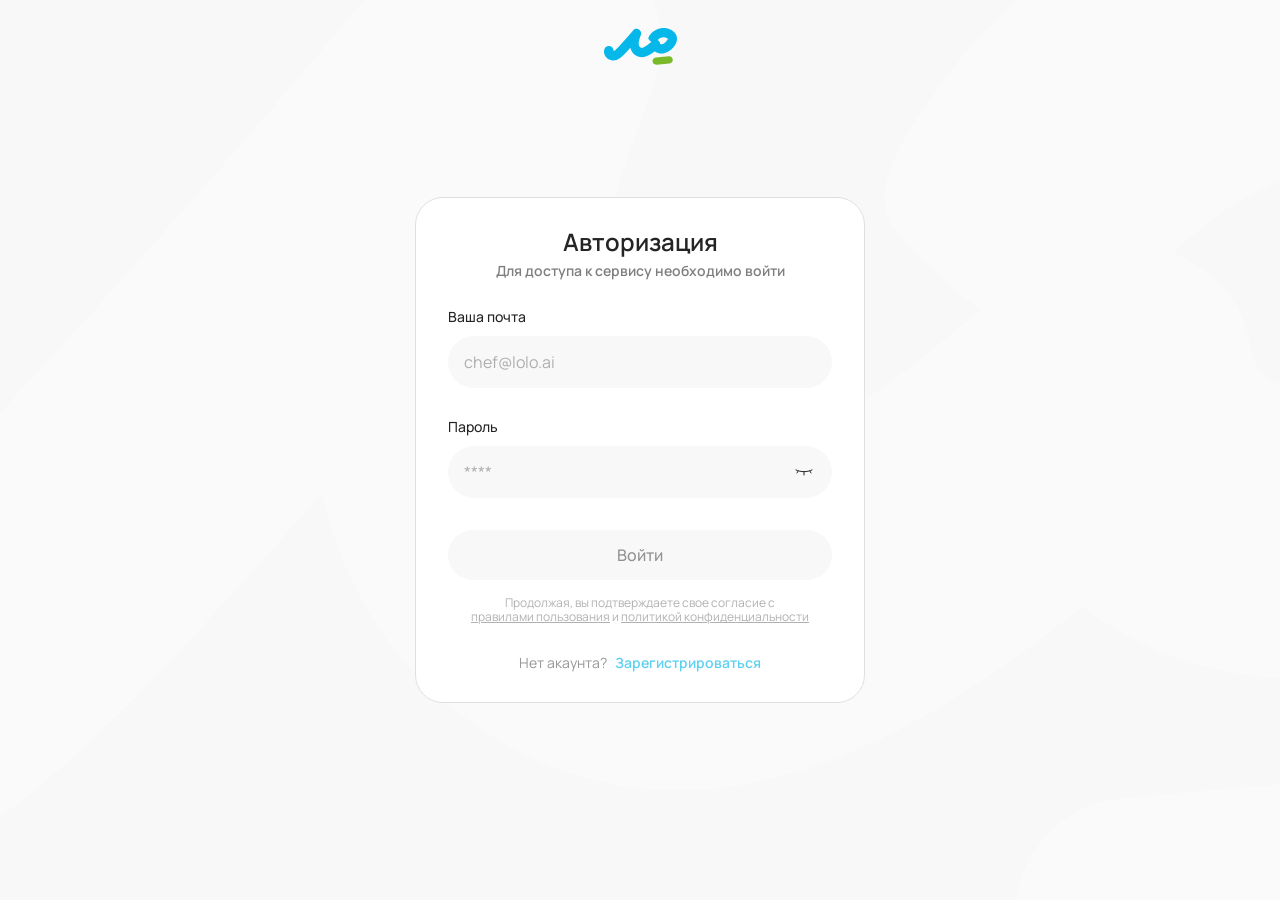
==== auth.html @ 2a66e64e "1" ====
<!DOCTYPE html>
<html lang="ru">

<head>
	<meta charset="UTF-8">
	<meta name="viewport" content="width=device-width, initial-scale=1.0">
	<title>Авторизация</title>
	<link rel="stylesheet" href="css/style.css">
	<link rel="stylesheet" href="css/splide-core.min.css">
</head>

<body class="auth_page">
	<header>
		<div class="container">
			<div class="logo">
				<img src="img/icons/logo.svg" alt="">
			</div>
		</div>
	</header>

	<section class="modal auth-modal _always-open">
		<div class="modal__body">
			<h3 class="title">Авторизация</h3>
			<div class="subtitle">Для доступа к сервису необходимо войти</div>

			<form action="#" class="form">
				<div class="group">
					<div class="group-title">Ваша почта</div>
					<input type="email" required placeholder="chef@lolo.ai">
				</div>

				<div class="group">
					<div class="group-title">Пароль</div>
					<label class="input-container">
						<input type="password" required placeholder="****">
						<button class="eye-opened" type="button">
							<svg width="24" height="24" viewBox="0 0 24 24" fill="none" xmlns="http://www.w3.org/2000/svg">
								<g opacity="0.4">
									<path
										d="M12.0004 5C16.7314 5.00015 19.6355 8.19768 21.0209 10.2705C21.4857 10.9661 21.7178 11.3145 21.6966 11.957C21.6755 12.5995 21.4089 12.9469 20.8754 13.6416C19.2863 15.7106 16.1132 18.9998 12.0004 19C7.88739 19 4.7135 15.7106 3.12437 13.6416C2.59088 12.947 2.32427 12.5994 2.30308 11.957C2.28193 11.3145 2.51399 10.9661 2.97887 10.2705C4.36419 8.19764 7.26898 5 12.0004 5ZM12.0004 8C9.79121 8 8.00035 9.79086 8.00035 12C8.00035 14.2091 9.79121 16 12.0004 16C14.2093 15.9998 16.0004 14.209 16.0004 12C16.0004 9.79097 14.2093 8.00018 12.0004 8Z"
										fill="#7E7E7E" />
								</g>
							</svg>
						</button>
						<button class="eye-closed" type="button">
							<svg width="24" height="24" viewBox="0 0 24 24" fill="none" xmlns="http://www.w3.org/2000/svg">
								<path d="M4 10C9.09997 12.2312 14.9 12.2312 20 10" stroke="#222222" stroke-linecap="round" />
								<path d="M12 12V15" stroke="#222222" stroke-linecap="round" />
								<path d="M6 11.3L5 12.9" stroke="#222222" stroke-linecap="round" />
								<path d="M18 11.3L19 12.9" stroke="#222222" stroke-linecap="round" />
							</svg>
						</button>
					</label>
				</div>

				<div class="group">
					<button class="button">Войти</button>
					<div class="pp">
						Продолжая, вы подтверждаете свое согласие с
						<a href="">правилами пользования</a> и
						<a href="">политикой конфиденциальности</a>
					</div>
				</div>

				<div class="register">
					<span>Нет акаунта?</span>
					<a href="" class="link">Зарегистрироваться</a>
				</div>
			</form>
		</div>
	</section>

	<script src="js/index.js"></script>
</body>

</html>
---- css/style.css ----
@import"https://fonts.googleapis.com/css2?family=Manrope:wght@200..800&display=swap";*{padding:0;margin:0;border:0}*,*:before,*:after{box-sizing:border-box}:focus,:active{outline:none}a:focus,a:active{outline:none}nav,footer,header,aside{display:block}html,body{font-size:100%;line-height:1;font-size:16px;-ms-text-size-adjust:100%;-moz-text-size-adjust:100%;-webkit-text-size-adjust:100%}html{overflow-x:hidden}input,button,textarea{font-family:inherit;font-size:inherit;color:inherit}input::-moz-placeholder, textarea::-moz-placeholder{color:inherit}input::placeholder,textarea::placeholder{color:inherit}input::-ms-clear{display:none}button{cursor:pointer;font-size:inherit;font-family:inherit;background:rgba(0,0,0,0)}button::-moz-focus-inner{padding:0;border:0}a{text-decoration:none;color:inherit}a:hover{text-decoration:none}ul li{list-style:none}img{vertical-align:top}h1,h2,h3,h4,h5,h6{font-size:inherit;font-weight:inherit}span,button,a{display:inline-block}p{display:block}:root{--black: #242424;--blue: #06B8EA;--container-padding: 28px;--z-modal: 100}.main_page .main-sidebar .actions::-webkit-scrollbar,.main_page .main-sidebar textarea::-webkit-scrollbar{display:none}.main_page .main-sidebar .actions,.main_page .main-sidebar textarea{-ms-overflow-style:none;scrollbar-width:none}.shop_page .cases .user-like,.shop_page .cases .tag,.profile_page .info .logout,.profile_page .info .balance__button,.main_page .main-content .not-enough-panel__button,.component_tag,header .auth,header .profile,header .generations,.shop_page .cases .select,.main_page .main-sidebar .submit{display:flex;align-items:center;justify-content:center;border-radius:100px;transition:.2s}.shop_page .cases .select,.main_page .main-sidebar .submit{font-weight:500;height:50px;background:var(--black);color:#fff}header{margin-top:28px}header .container{display:flex;gap:8px}header .logo{margin-right:auto}header .generations{height:52px;padding-left:16px;padding-right:18px;gap:4px;background:#eeeff1}header .profile{height:52px;padding-right:12px;padding-left:16px;background:#eeeff1;gap:8px}header .profile-avatar{height:24px;width:24px;flex:0 0 24px;border-radius:50%;contain:paint}header .profile-avatar img{width:100%;height:100%;-o-object-fit:cover;object-fit:cover}header .auth{background:var(--blue);color:#fff;font-weight:500;padding:0 40px;height:50px}.tab-system .tab-trigger{position:relative;transition:.3s;padding-left:16px;padding-right:18px;height:52px;background:#eeeff1;gap:8px;font-size:16px}.tab-system .tab-content{height:0;overflow:hidden}.tab-system .tab-content._active{height:unset;overflow:visible;flex:1 1 auto}.component_tag{height:35px;background:#fff;font-size:14px;padding:0 16px;cursor:pointer}.component_tag input[type=radio]{display:none;position:absolute;z-index:-9999;width:0;height:0}.component_tag:has(input:checked){color:#fff;background:var(--black)}.component_tag._active{color:#fff;background:var(--black)}.component_tag._active .fill{fill:#fff}.component_tag._active .stroke{stroke:#fff}.modal{position:fixed;top:0;left:0;width:100%;height:100%;background:rgba(0,0,0,.2588235294);z-index:var(--z-modal);align-content:center;overflow:auto;padding:var(--container-padding);opacity:0;visibility:hidden;transition:.3s}.modal:has(input:-moz-placeholder) .button{background:#f8f8f8;color:#919191;cursor:default;pointer-events:none}.modal:has(input:placeholder-shown) .button{background:#f8f8f8;color:#919191;cursor:default;pointer-events:none}.modal._open{opacity:1;visibility:visible}.modal._always-open{opacity:1;visibility:visible;background:none}.modal__body{max-width:450px;margin:auto;border-radius:28px;border:1px solid #dfdfdf;background:#fff;padding:32px}.modal .title{text-align:center;font-size:24px;font-weight:600}.modal .subtitle{text-align:center;margin-top:10px;font-size:14px;font-weight:600;color:#7e7e7e}.modal .form{margin-top:32px;display:flex;flex-direction:column;gap:32px}.modal .group{display:flex;flex-direction:column;gap:12px}.modal .group-title{font-weight:500;font-size:14px}.modal input{background:#f8f8f8;border-radius:100px;height:52px;padding:0 16px;width:100%}.modal input::-moz-placeholder{color:#7e7e7e;opacity:.6}.modal input::placeholder{color:#7e7e7e;opacity:.6}.modal .button{height:50px;border-radius:100px;font-weight:500;background:var(--blue);color:#fff;transition:.2s}.modal .pp{margin-top:4px;font-size:12px;color:#7e7e7e;opacity:.6;text-align:center;line-height:1.2}.modal .pp a{text-decoration:underline}.modal .register{text-align:center;margin:0 auto;display:flex;gap:8px;font-size:14px;opacity:.8;color:#7e7e7e}.modal .link{opacity:.8;color:var(--blue);font-weight:600}.modal label{position:relative}.modal .eye-closed,.modal .eye-opened{position:absolute;right:16px;top:50%;translate:0 -50%;display:flex}.modal .eye-opened{display:none}.main_page main{display:flex;flex:1 1 auto;gap:20px;padding:0 var(--container-padding);margin-top:28px;height:100%}.main_page .main-sidebar{flex:0 0 460px;max-width:460px;display:flex;flex-direction:column}.main_page .main-sidebar .head{display:flex;gap:8px;flex:0 1 auto}.main_page .main-sidebar .body{margin-top:28px;background:#eeeff1;border-radius:38px 38px 0 0;padding:32px;flex:1 1 auto;display:flex;flex-direction:column}.main_page .main-sidebar .tab-content{display:flex;flex-direction:column;gap:24px}.main_page .main-sidebar .group{display:flex;flex-direction:column;gap:16px}.main_page .main-sidebar .group-title-big{font-size:18px;font-weight:500}.main_page .main-sidebar .group-head{display:flex;justify-content:space-between;align-items:center}.main_page .main-sidebar .ai-idea{display:flex;align-items:center;gap:4px;font-size:12px;font-weight:500}.main_page .main-sidebar input,.main_page .main-sidebar textarea{color:var(--black);font-size:14px;padding:0 16px;border-radius:28px;font-size:14px;border:1px solid #dfdfdf;background:#f8f8f8}.main_page .main-sidebar input::-moz-placeholder, .main_page .main-sidebar textarea::-moz-placeholder{color:#7e7e7e}.main_page .main-sidebar input::placeholder,.main_page .main-sidebar textarea::placeholder{color:#7e7e7e}.main_page .main-sidebar input{height:47px}.main_page .main-sidebar textarea{padding:14px 16px;resize:none;height:94px}.main_page .main-sidebar textarea::-moz-placeholder{color:#7e7e7e}.main_page .main-sidebar textarea::placeholder{color:#7e7e7e}.main_page .main-sidebar .tags{display:flex;gap:8px}.main_page .main-sidebar .submit{margin-top:32px}.main_page .main-sidebar .actions{margin:0 -32px;padding:0 32px;display:flex;gap:8px;overflow:auto}.main_page .main-sidebar .uploader-text{color:#7e7e7e;font-size:14px;width:-moz-fit-content;width:fit-content;margin:8px auto 0}.main_page .main-sidebar .upload-photo,.main_page .main-sidebar .extra-upload-photo,.main_page .main-sidebar .take-photo{display:flex;align-items:center;justify-content:center;flex-direction:column;gap:4px;color:#7e7e7e;border-radius:16px;border:1px dashed #d9d9d9;flex:0 0 100px;aspect-ratio:1;cursor:pointer}.main_page .main-sidebar .upload-photo input,.main_page .main-sidebar .extra-upload-photo input,.main_page .main-sidebar .take-photo input{position:absolute;z-index:-9999;width:0;height:0}.main_page .main-sidebar .extra-upload-photo{margin-left:auto;display:none}.main_page .main-sidebar .upload-photo{margin-left:auto;background:#fff}.main_page .main-sidebar .file-preview{flex:0 0 100px;aspect-ratio:1;position:relative}.main_page .main-sidebar .file-preview img{border-radius:16px;width:100%;height:100%;-o-object-fit:cover;object-fit:cover}.main_page .main-sidebar .file-preview__delete{position:absolute;top:8px;right:8px}.main_page .main-sidebar .preview{margin-right:auto;display:flex;gap:8px}.main_page .main-content{flex:1 1 auto;background:#eeeff1;border-radius:38px 38px 0 0;padding:32px;background:url("../img/bg.svg") 50% no-repeat #eeeff1}.main_page .main-content .title{font-weight:600;font-size:24px}.main_page .main-content{display:flex;flex-direction:column}.main_page .main-content .not-enough-panel{position:sticky;left:32px;bottom:32px;background:#f8f8f8;border-radius:28px;padding:14px 16px;display:flex;align-items:center;gap:8px}.main_page .main-content .not-enough-panel__button{margin-left:auto;background:var(--blue);color:#fff;font-weight:500;height:50px;padding:0 40px}.main_page .main-content .not-enough-panel__content{display:flex;flex-direction:column;gap:6px}.main_page .main-content .not-enough-panel__title{font-weight:500}.main_page .main-content .not-enough-panel__text{font-size:14px;color:#7e7e7e}.main_page .main-content .gallery{margin-top:28px;display:grid;grid-template-columns:repeat(3, 1fr);gap:20px}@keyframes infrotate{0%{rotate:0}100%{rotate:360deg}}.main_page .main-content .photo{aspect-ratio:1;border-radius:28px;contain:paint}.main_page .main-content .photo img{width:100%;height:100%;-o-object-fit:cover;object-fit:cover}.main_page .main-content .photo .loading__icon{width:66px;height:66px;animation:infrotate 2s linear infinite}.main_page .main-content .loading{display:flex;align-items:center;justify-content:center;flex-direction:column;background:#fff}.main_page .main-content .loading__text{font-weight:600;color:#7e7e7e;margin-top:18px}.main_page .main-content .loading__progressbar{margin-top:16px;width:120px;background:#eeeff1;border-radius:100px}.main_page .main-content .loading__progress{width:0;height:8px;border-radius:100px;background:var(--blue)}.main_page .main-content .loading__progress-percent{margin-top:6px;font-weight:500;font-size:12px;color:#7e7e7e}@media(width < 1300px){.main_page .main-content .gallery{grid-template-columns:repeat(2, 1fr)}}@media(width < 1024px){.main_page .main-content .gallery{grid-template-columns:1fr}}.profile_page{background:url("../img/bg-2.svg") 50%/cover no-repeat #f8f8f8}.profile_page main{margin-top:120px;display:flex;flex-direction:column;align-items:center;justify-content:center}.profile_page .title{font-size:32px;font-weight:500}.profile_page .info{margin-top:60px}.profile_page .info .container{display:flex;gap:20px}.profile_page .info .left{flex:0 0 608px;background:#fff;border-radius:28px;padding:32px;align-self:start}.profile_page .info .archive-title{display:flex;align-items:center;gap:4px;font-size:24px;font-weight:600}.profile_page .info .gallery{margin-top:24px;display:flex;gap:8px}.profile_page .info .gallery img{width:100%;height:100%;border-radius:16px;-o-object-fit:cover;object-fit:cover}.profile_page .info .take-photo{flex:0 0 220px;border:1px dashed #d9d9d9;border-radius:16px;display:flex;align-items:center;justify-content:center;gap:8px;color:#7e7e7e}.profile_page .info .right{flex:0 0 294px;display:flex;gap:20px;flex-direction:column}.profile_page .info .balance{background:var(--blue);border-radius:28px;padding:32px;color:#fff}.profile_page .info .balance__count{font-size:40px;font-weight:600}.profile_page .info .balance__text{margin-top:24px;font-weight:500}.profile_page .info .balance__button{margin-top:40px;height:50px;background:#fff;font-weight:500;color:#919191}.profile_page .info .history{height:100px;border-radius:16px;background:#fff;color:#7e7e7e;display:flex;align-items:center;justify-content:center;flex-direction:column}.profile_page .info .logout{height:50px;background:none;font-weight:500;color:#919191}.shop_page{background:url("../img/bg-2.svg") 50%/cover no-repeat #f8f8f8}.shop_page .title{text-align:center;font-weight:500;font-size:32px}.shop_page main{margin-top:120px}@media(width < 768px){.shop_page main{margin-top:40px}}.shop_page .cases{margin-top:60px}.shop_page .cases .container{display:flex;justify-content:center;gap:20px}.shop_page .cases .card{flex:0 1 294px;border-radius:28px;border:1px solid #dfdfdf;background:#fff;display:flex;flex-direction:column;padding:32px;transition:.2s;position:relative}.shop_page .cases .card:hover .select{background:var(--blue);color:#fff}.shop_page .cases .card:hover{border-color:var(--blue)}.shop_page .cases .name{font-size:20px;font-weight:600}.shop_page .cases .info{margin-top:10px;font-weight:500;color:#7e7e7e}.shop_page .cases .price{margin-top:28px;font-weight:600;font-size:36px}.shop_page .cases .points{margin-top:16px;display:flex;align-items:center;gap:4px;font-size:20px;font-weight:500}.shop_page .cases .count{margin-top:32px;display:flex;align-items:center;gap:4px}.shop_page .cases .tags{margin-top:16px;margin-bottom:auto;display:flex;gap:4px;flex-wrap:wrap}.shop_page .cases .tag{background:#fbfbfb;border-radius:100px;padding:0 16px;height:35px;font-size:14px}.shop_page .cases .select{margin-top:32px;width:100%}.shop_page .cases .user-like{height:35px;background:var(--blue);color:#fff;padding:0 16px;font-size:14px;position:absolute;top:0;right:20px;translate:0 -50%;rotate:2deg}@media(width < 1024px){.shop_page .cases .container{display:grid;grid-template-columns:repeat(2, 1fr)}.shop_page .cases{margin-top:30px}}@media(width < 768px){.shop_page .cases .container{grid-template-columns:1fr}}html._lock-scroll{overflow:hidden;scrollbar-gutter:stable;position:relative}body{color:var(--black);font-family:Manrope;letter-spacing:3%;background:#f8f8f8;min-height:100vh;display:flex;flex-direction:column}.container{padding:0 var(--container-padding);margin:auto}.auth_page{background:url("../img/bg-2.svg") 50%/cover no-repeat #f8f8f8}.auth_page header{margin-left:auto;margin-right:auto}
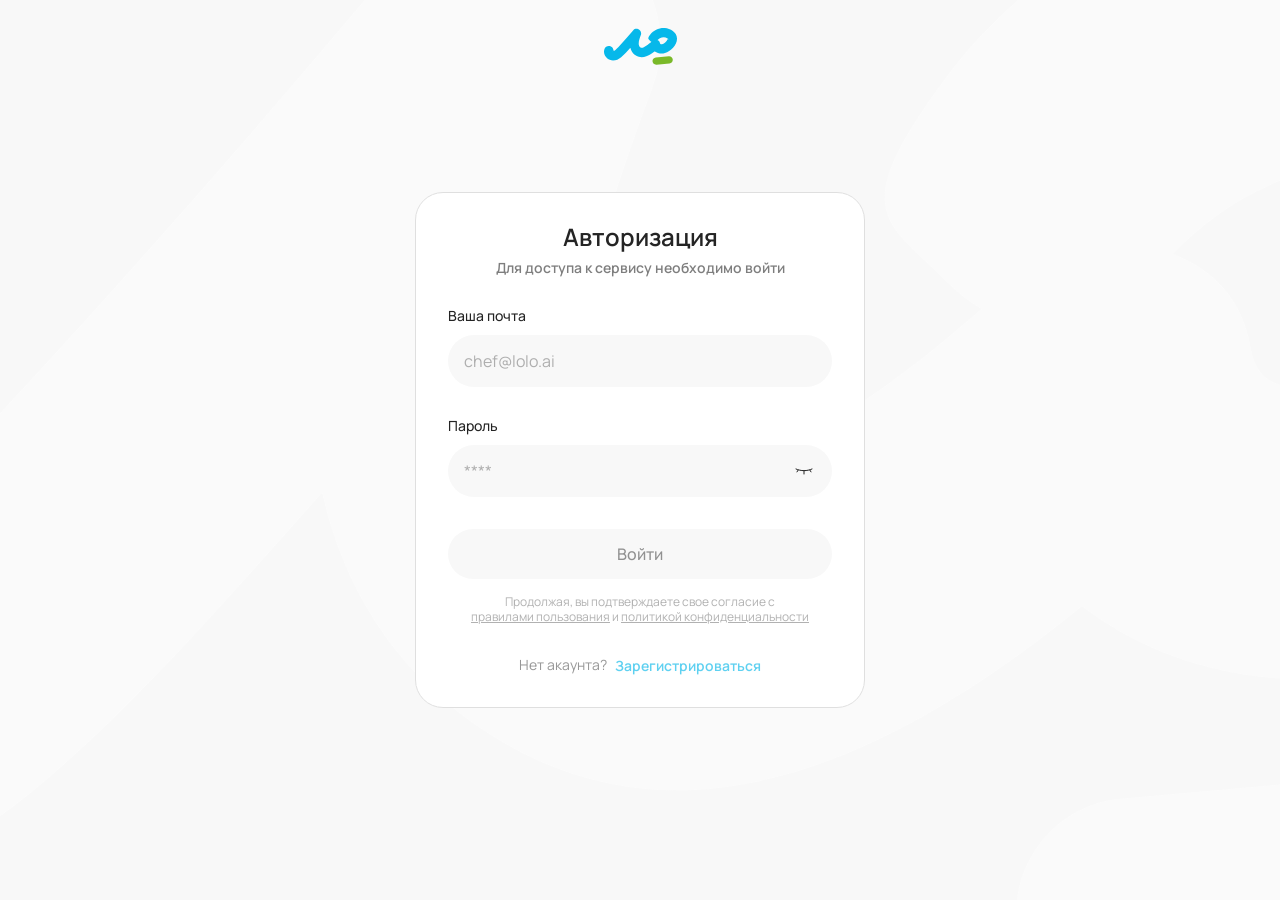
==== commit d52a6669: "adaptive" ====
--- a/auth.html
+++ b/auth.html
@@ -20,10 +20,11 @@
 
 	<section class="modal auth-modal _always-open">
 		<div class="modal__body">
-			<h3 class="title">Авторизация</h3>
-			<div class="subtitle">Для доступа к сервису необходимо войти</div>
-
-			<form action="#" class="form">
+			<form action="#" class="form" id="login">
+				<div>
+					<h3 class="title">Авторизация</h3>
+					<div class="subtitle">Для доступа к сервису необходимо войти</div>
+				</div>
 				<div class="group">
 					<div class="group-title">Ваша почта</div>
 					<input type="email" required placeholder="chef@lolo.ai">
@@ -64,7 +65,62 @@
 
 				<div class="register">
 					<span>Нет акаунта?</span>
-					<a href="" class="link">Зарегистрироваться</a>
+					<button type="button" class="link">Зарегистрироваться</button>
+				</div>
+			</form>
+
+			<form action="#" class="form" id="register">
+				<div>
+					<h3 class="title">Регистрация</h3>
+					<div class="subtitle">Для доступа к сервису необходимо войти</div>
+				</div>
+
+				<div class="group">
+					<div class="group-title">Ваше имя</div>
+					<input required placeholder="Гордон Рамзи">
+				</div>
+
+				<div class="group">
+					<div class="group-title">Ваша почта</div>
+					<input type="email" required placeholder="chef@lolo.ai">
+				</div>
+
+				<div class="group">
+					<div class="group-title">Пароль</div>
+					<label class="input-container">
+						<input type="password" required placeholder="****">
+						<button class="eye-opened" type="button">
+							<svg width="24" height="24" viewBox="0 0 24 24" fill="none" xmlns="http://www.w3.org/2000/svg">
+								<g opacity="0.4">
+									<path
+										d="M12.0004 5C16.7314 5.00015 19.6355 8.19768 21.0209 10.2705C21.4857 10.9661 21.7178 11.3145 21.6966 11.957C21.6755 12.5995 21.4089 12.9469 20.8754 13.6416C19.2863 15.7106 16.1132 18.9998 12.0004 19C7.88739 19 4.7135 15.7106 3.12437 13.6416C2.59088 12.947 2.32427 12.5994 2.30308 11.957C2.28193 11.3145 2.51399 10.9661 2.97887 10.2705C4.36419 8.19764 7.26898 5 12.0004 5ZM12.0004 8C9.79121 8 8.00035 9.79086 8.00035 12C8.00035 14.2091 9.79121 16 12.0004 16C14.2093 15.9998 16.0004 14.209 16.0004 12C16.0004 9.79097 14.2093 8.00018 12.0004 8Z"
+										fill="#7E7E7E" />
+								</g>
+							</svg>
+						</button>
+						<button class="eye-closed" type="button">
+							<svg width="24" height="24" viewBox="0 0 24 24" fill="none" xmlns="http://www.w3.org/2000/svg">
+								<path d="M4 10C9.09997 12.2312 14.9 12.2312 20 10" stroke="#222222" stroke-linecap="round" />
+								<path d="M12 12V15" stroke="#222222" stroke-linecap="round" />
+								<path d="M6 11.3L5 12.9" stroke="#222222" stroke-linecap="round" />
+								<path d="M18 11.3L19 12.9" stroke="#222222" stroke-linecap="round" />
+							</svg>
+						</button>
+					</label>
+				</div>
+
+				<div class="group">
+					<button class="button">Войти</button>
+					<div class="pp">
+						Продолжая, вы подтверждаете свое согласие с
+						<a href="">правилами пользования</a> и
+						<a href="">политикой конфиденциальности</a>
+					</div>
+				</div>
+
+				<div class="register">
+					<span>У меня есть акаунт</span>
+					<button type="button" class="link">Войти</button>
 				</div>
 			</form>
 		</div>
--- a/css/style.css
+++ b/css/style.css
@@ -1 +1 @@
-@import"https://fonts.googleapis.com/css2?family=Manrope:wght@200..800&display=swap";*{padding:0;margin:0;border:0}*,*:before,*:after{box-sizing:border-box}:focus,:active{outline:none}a:focus,a:active{outline:none}nav,footer,header,aside{display:block}html,body{font-size:100%;line-height:1;font-size:16px;-ms-text-size-adjust:100%;-moz-text-size-adjust:100%;-webkit-text-size-adjust:100%}html{overflow-x:hidden}input,button,textarea{font-family:inherit;font-size:inherit;color:inherit}input::-moz-placeholder, textarea::-moz-placeholder{color:inherit}input::placeholder,textarea::placeholder{color:inherit}input::-ms-clear{display:none}button{cursor:pointer;font-size:inherit;font-family:inherit;background:rgba(0,0,0,0)}button::-moz-focus-inner{padding:0;border:0}a{text-decoration:none;color:inherit}a:hover{text-decoration:none}ul li{list-style:none}img{vertical-align:top}h1,h2,h3,h4,h5,h6{font-size:inherit;font-weight:inherit}span,button,a{display:inline-block}p{display:block}:root{--black: #242424;--blue: #06B8EA;--container-padding: 28px;--z-modal: 100}.main_page .main-sidebar .actions::-webkit-scrollbar,.main_page .main-sidebar textarea::-webkit-scrollbar{display:none}.main_page .main-sidebar .actions,.main_page .main-sidebar textarea{-ms-overflow-style:none;scrollbar-width:none}.shop_page .cases .user-like,.shop_page .cases .tag,.profile_page .info .logout,.profile_page .info .balance__button,.main_page .main-content .not-enough-panel__button,.component_tag,header .auth,header .profile,header .generations,.shop_page .cases .select,.main_page .main-sidebar .submit{display:flex;align-items:center;justify-content:center;border-radius:100px;transition:.2s}.shop_page .cases .select,.main_page .main-sidebar .submit{font-weight:500;height:50px;background:var(--black);color:#fff}header{margin-top:28px}header .container{display:flex;gap:8px}header .logo{margin-right:auto}header .generations{height:52px;padding-left:16px;padding-right:18px;gap:4px;background:#eeeff1}header .profile{height:52px;padding-right:12px;padding-left:16px;background:#eeeff1;gap:8px}header .profile-avatar{height:24px;width:24px;flex:0 0 24px;border-radius:50%;contain:paint}header .profile-avatar img{width:100%;height:100%;-o-object-fit:cover;object-fit:cover}header .auth{background:var(--blue);color:#fff;font-weight:500;padding:0 40px;height:50px}.tab-system .tab-trigger{position:relative;transition:.3s;padding-left:16px;padding-right:18px;height:52px;background:#eeeff1;gap:8px;font-size:16px}.tab-system .tab-content{height:0;overflow:hidden}.tab-system .tab-content._active{height:unset;overflow:visible;flex:1 1 auto}.component_tag{height:35px;background:#fff;font-size:14px;padding:0 16px;cursor:pointer}.component_tag input[type=radio]{display:none;position:absolute;z-index:-9999;width:0;height:0}.component_tag:has(input:checked){color:#fff;background:var(--black)}.component_tag._active{color:#fff;background:var(--black)}.component_tag._active .fill{fill:#fff}.component_tag._active .stroke{stroke:#fff}.modal{position:fixed;top:0;left:0;width:100%;height:100%;background:rgba(0,0,0,.2588235294);z-index:var(--z-modal);align-content:center;overflow:auto;padding:var(--container-padding);opacity:0;visibility:hidden;transition:.3s}.modal:has(input:-moz-placeholder) .button{background:#f8f8f8;color:#919191;cursor:default;pointer-events:none}.modal:has(input:placeholder-shown) .button{background:#f8f8f8;color:#919191;cursor:default;pointer-events:none}.modal._open{opacity:1;visibility:visible}.modal._always-open{opacity:1;visibility:visible;background:none}.modal__body{max-width:450px;margin:auto;border-radius:28px;border:1px solid #dfdfdf;background:#fff;padding:32px}.modal .title{text-align:center;font-size:24px;font-weight:600}.modal .subtitle{text-align:center;margin-top:10px;font-size:14px;font-weight:600;color:#7e7e7e}.modal .form{margin-top:32px;display:flex;flex-direction:column;gap:32px}.modal .group{display:flex;flex-direction:column;gap:12px}.modal .group-title{font-weight:500;font-size:14px}.modal input{background:#f8f8f8;border-radius:100px;height:52px;padding:0 16px;width:100%}.modal input::-moz-placeholder{color:#7e7e7e;opacity:.6}.modal input::placeholder{color:#7e7e7e;opacity:.6}.modal .button{height:50px;border-radius:100px;font-weight:500;background:var(--blue);color:#fff;transition:.2s}.modal .pp{margin-top:4px;font-size:12px;color:#7e7e7e;opacity:.6;text-align:center;line-height:1.2}.modal .pp a{text-decoration:underline}.modal .register{text-align:center;margin:0 auto;display:flex;gap:8px;font-size:14px;opacity:.8;color:#7e7e7e}.modal .link{opacity:.8;color:var(--blue);font-weight:600}.modal label{position:relative}.modal .eye-closed,.modal .eye-opened{position:absolute;right:16px;top:50%;translate:0 -50%;display:flex}.modal .eye-opened{display:none}.main_page main{display:flex;flex:1 1 auto;gap:20px;padding:0 var(--container-padding);margin-top:28px;height:100%}.main_page .main-sidebar{flex:0 0 460px;max-width:460px;display:flex;flex-direction:column}.main_page .main-sidebar .head{display:flex;gap:8px;flex:0 1 auto}.main_page .main-sidebar .body{margin-top:28px;background:#eeeff1;border-radius:38px 38px 0 0;padding:32px;flex:1 1 auto;display:flex;flex-direction:column}.main_page .main-sidebar .tab-content{display:flex;flex-direction:column;gap:24px}.main_page .main-sidebar .group{display:flex;flex-direction:column;gap:16px}.main_page .main-sidebar .group-title-big{font-size:18px;font-weight:500}.main_page .main-sidebar .group-head{display:flex;justify-content:space-between;align-items:center}.main_page .main-sidebar .ai-idea{display:flex;align-items:center;gap:4px;font-size:12px;font-weight:500}.main_page .main-sidebar input,.main_page .main-sidebar textarea{color:var(--black);font-size:14px;padding:0 16px;border-radius:28px;font-size:14px;border:1px solid #dfdfdf;background:#f8f8f8}.main_page .main-sidebar input::-moz-placeholder, .main_page .main-sidebar textarea::-moz-placeholder{color:#7e7e7e}.main_page .main-sidebar input::placeholder,.main_page .main-sidebar textarea::placeholder{color:#7e7e7e}.main_page .main-sidebar input{height:47px}.main_page .main-sidebar textarea{padding:14px 16px;resize:none;height:94px}.main_page .main-sidebar textarea::-moz-placeholder{color:#7e7e7e}.main_page .main-sidebar textarea::placeholder{color:#7e7e7e}.main_page .main-sidebar .tags{display:flex;gap:8px}.main_page .main-sidebar .submit{margin-top:32px}.main_page .main-sidebar .actions{margin:0 -32px;padding:0 32px;display:flex;gap:8px;overflow:auto}.main_page .main-sidebar .uploader-text{color:#7e7e7e;font-size:14px;width:-moz-fit-content;width:fit-content;margin:8px auto 0}.main_page .main-sidebar .upload-photo,.main_page .main-sidebar .extra-upload-photo,.main_page .main-sidebar .take-photo{display:flex;align-items:center;justify-content:center;flex-direction:column;gap:4px;color:#7e7e7e;border-radius:16px;border:1px dashed #d9d9d9;flex:0 0 100px;aspect-ratio:1;cursor:pointer}.main_page .main-sidebar .upload-photo input,.main_page .main-sidebar .extra-upload-photo input,.main_page .main-sidebar .take-photo input{position:absolute;z-index:-9999;width:0;height:0}.main_page .main-sidebar .extra-upload-photo{margin-left:auto;display:none}.main_page .main-sidebar .upload-photo{margin-left:auto;background:#fff}.main_page .main-sidebar .file-preview{flex:0 0 100px;aspect-ratio:1;position:relative}.main_page .main-sidebar .file-preview img{border-radius:16px;width:100%;height:100%;-o-object-fit:cover;object-fit:cover}.main_page .main-sidebar .file-preview__delete{position:absolute;top:8px;right:8px}.main_page .main-sidebar .preview{margin-right:auto;display:flex;gap:8px}.main_page .main-content{flex:1 1 auto;background:#eeeff1;border-radius:38px 38px 0 0;padding:32px;background:url("../img/bg.svg") 50% no-repeat #eeeff1}.main_page .main-content .title{font-weight:600;font-size:24px}.main_page .main-content{display:flex;flex-direction:column}.main_page .main-content .not-enough-panel{position:sticky;left:32px;bottom:32px;background:#f8f8f8;border-radius:28px;padding:14px 16px;display:flex;align-items:center;gap:8px}.main_page .main-content .not-enough-panel__button{margin-left:auto;background:var(--blue);color:#fff;font-weight:500;height:50px;padding:0 40px}.main_page .main-content .not-enough-panel__content{display:flex;flex-direction:column;gap:6px}.main_page .main-content .not-enough-panel__title{font-weight:500}.main_page .main-content .not-enough-panel__text{font-size:14px;color:#7e7e7e}.main_page .main-content .gallery{margin-top:28px;display:grid;grid-template-columns:repeat(3, 1fr);gap:20px}@keyframes infrotate{0%{rotate:0}100%{rotate:360deg}}.main_page .main-content .photo{aspect-ratio:1;border-radius:28px;contain:paint}.main_page .main-content .photo img{width:100%;height:100%;-o-object-fit:cover;object-fit:cover}.main_page .main-content .photo .loading__icon{width:66px;height:66px;animation:infrotate 2s linear infinite}.main_page .main-content .loading{display:flex;align-items:center;justify-content:center;flex-direction:column;background:#fff}.main_page .main-content .loading__text{font-weight:600;color:#7e7e7e;margin-top:18px}.main_page .main-content .loading__progressbar{margin-top:16px;width:120px;background:#eeeff1;border-radius:100px}.main_page .main-content .loading__progress{width:0;height:8px;border-radius:100px;background:var(--blue)}.main_page .main-content .loading__progress-percent{margin-top:6px;font-weight:500;font-size:12px;color:#7e7e7e}@media(width < 1300px){.main_page .main-content .gallery{grid-template-columns:repeat(2, 1fr)}}@media(width < 1024px){.main_page .main-content .gallery{grid-template-columns:1fr}}.profile_page{background:url("../img/bg-2.svg") 50%/cover no-repeat #f8f8f8}.profile_page main{margin-top:120px;display:flex;flex-direction:column;align-items:center;justify-content:center}.profile_page .title{font-size:32px;font-weight:500}.profile_page .info{margin-top:60px}.profile_page .info .container{display:flex;gap:20px}.profile_page .info .left{flex:0 0 608px;background:#fff;border-radius:28px;padding:32px;align-self:start}.profile_page .info .archive-title{display:flex;align-items:center;gap:4px;font-size:24px;font-weight:600}.profile_page .info .gallery{margin-top:24px;display:flex;gap:8px}.profile_page .info .gallery img{width:100%;height:100%;border-radius:16px;-o-object-fit:cover;object-fit:cover}.profile_page .info .take-photo{flex:0 0 220px;border:1px dashed #d9d9d9;border-radius:16px;display:flex;align-items:center;justify-content:center;gap:8px;color:#7e7e7e}.profile_page .info .right{flex:0 0 294px;display:flex;gap:20px;flex-direction:column}.profile_page .info .balance{background:var(--blue);border-radius:28px;padding:32px;color:#fff}.profile_page .info .balance__count{font-size:40px;font-weight:600}.profile_page .info .balance__text{margin-top:24px;font-weight:500}.profile_page .info .balance__button{margin-top:40px;height:50px;background:#fff;font-weight:500;color:#919191}.profile_page .info .history{height:100px;border-radius:16px;background:#fff;color:#7e7e7e;display:flex;align-items:center;justify-content:center;flex-direction:column}.profile_page .info .logout{height:50px;background:none;font-weight:500;color:#919191}.shop_page{background:url("../img/bg-2.svg") 50%/cover no-repeat #f8f8f8}.shop_page .title{text-align:center;font-weight:500;font-size:32px}.shop_page main{margin-top:120px}@media(width < 768px){.shop_page main{margin-top:40px}}.shop_page .cases{margin-top:60px}.shop_page .cases .container{display:flex;justify-content:center;gap:20px}.shop_page .cases .card{flex:0 1 294px;border-radius:28px;border:1px solid #dfdfdf;background:#fff;display:flex;flex-direction:column;padding:32px;transition:.2s;position:relative}.shop_page .cases .card:hover .select{background:var(--blue);color:#fff}.shop_page .cases .card:hover{border-color:var(--blue)}.shop_page .cases .name{font-size:20px;font-weight:600}.shop_page .cases .info{margin-top:10px;font-weight:500;color:#7e7e7e}.shop_page .cases .price{margin-top:28px;font-weight:600;font-size:36px}.shop_page .cases .points{margin-top:16px;display:flex;align-items:center;gap:4px;font-size:20px;font-weight:500}.shop_page .cases .count{margin-top:32px;display:flex;align-items:center;gap:4px}.shop_page .cases .tags{margin-top:16px;margin-bottom:auto;display:flex;gap:4px;flex-wrap:wrap}.shop_page .cases .tag{background:#fbfbfb;border-radius:100px;padding:0 16px;height:35px;font-size:14px}.shop_page .cases .select{margin-top:32px;width:100%}.shop_page .cases .user-like{height:35px;background:var(--blue);color:#fff;padding:0 16px;font-size:14px;position:absolute;top:0;right:20px;translate:0 -50%;rotate:2deg}@media(width < 1024px){.shop_page .cases .container{display:grid;grid-template-columns:repeat(2, 1fr)}.shop_page .cases{margin-top:30px}}@media(width < 768px){.shop_page .cases .container{grid-template-columns:1fr}}html._lock-scroll{overflow:hidden;scrollbar-gutter:stable;position:relative}body{color:var(--black);font-family:Manrope;letter-spacing:3%;background:#f8f8f8;min-height:100vh;display:flex;flex-direction:column}.container{padding:0 var(--container-padding);margin:auto}.auth_page{background:url("../img/bg-2.svg") 50%/cover no-repeat #f8f8f8}.auth_page header{margin-left:auto;margin-right:auto}+@import"https://fonts.googleapis.com/css2?family=Manrope:wght@200..800&display=swap";*{padding:0;margin:0;border:0}*,*:before,*:after{box-sizing:border-box}:focus,:active{outline:none}a:focus,a:active{outline:none}nav,footer,header,aside{display:block}html,body{font-size:100%;line-height:1;font-size:16px;-ms-text-size-adjust:100%;-moz-text-size-adjust:100%;-webkit-text-size-adjust:100%}html{overflow-x:hidden}input,button,textarea{font-family:inherit;font-size:inherit;color:inherit}input::-moz-placeholder, textarea::-moz-placeholder{color:inherit}input::placeholder,textarea::placeholder{color:inherit}input::-ms-clear{display:none}button{cursor:pointer;font-size:inherit;font-family:inherit;background:rgba(0,0,0,0)}button::-moz-focus-inner{padding:0;border:0}a{text-decoration:none;color:inherit}a:hover{text-decoration:none}ul li{list-style:none}img{vertical-align:top}h1,h2,h3,h4,h5,h6{font-size:inherit;font-weight:inherit}span,button,a{display:inline-block}p{display:block}:root{--black: #242424;--blue: #06B8EA;--container-padding: 28px;--z-modal: 100}@media(width < 1024px){:root{--container-padding: 20px}}.main_page .main-sidebar .actions::-webkit-scrollbar,.main_page .main-sidebar textarea::-webkit-scrollbar{display:none}.main_page .main-sidebar .actions,.main_page .main-sidebar textarea{-ms-overflow-style:none;scrollbar-width:none}.shop_page .cases .user-like,.shop_page .cases .tag,.profile_page .info .logout,.profile_page .info .balance__button,.main_page .not-enough-panel__button,.component_tag,header .auth,header .profile,header .generations,.shop_page .cases .select,.main_page .main-sidebar .submit{display:flex;align-items:center;justify-content:center;border-radius:100px;transition:.2s}.shop_page .cases .select,.main_page .main-sidebar .submit{font-weight:500;height:50px;background:var(--black);color:#fff}header{margin-top:28px}header .container{display:flex;gap:8px}header .logo{margin-right:auto}header .generations{height:52px;padding-left:16px;padding-right:18px;gap:4px;background:#eeeff1}header .profile{height:52px;padding-right:12px;padding-left:16px;background:#eeeff1;gap:8px}header .profile-avatar{height:24px;width:24px;flex:0 0 24px;border-radius:50%;contain:paint}header .profile-avatar img{width:100%;height:100%;-o-object-fit:cover;object-fit:cover}header .auth{background:var(--blue);color:#fff;font-weight:500;padding:0 40px;height:50px}@media(width < 1024px){header .profile{padding:14px}header .profile-nickname{display:none}}.tab-system .tab-trigger{position:relative;transition:.3s;padding-left:16px;padding-right:18px;height:52px;background:#eeeff1;gap:8px;font-size:16px}.tab-system .tab-content{height:0;overflow:hidden}.tab-system .tab-content._active{height:unset;overflow:visible;flex:1 1 auto}.component_tag{height:35px;background:#fff;font-size:14px;padding:0 16px;cursor:pointer}.component_tag input[type=radio]{display:none;position:absolute;z-index:-9999;width:0;height:0}.component_tag{flex-shrink:0}.component_tag:has(input:checked){color:#fff;background:var(--black)}.component_tag._active{color:#fff;background:var(--black)}.component_tag._active .fill{fill:#fff}.component_tag._active .stroke{stroke:#fff}.modal{position:fixed;top:0;left:0;width:100%;height:100%;background:rgba(0,0,0,.2588235294);z-index:var(--z-modal);align-content:center;overflow:auto;padding:var(--container-padding);opacity:0;visibility:hidden;transition:.3s}.modal:has(input:-moz-placeholder) .button{background:#f8f8f8;color:#919191;cursor:default;pointer-events:none}.modal:has(input:placeholder-shown) .button{background:#f8f8f8;color:#919191;cursor:default;pointer-events:none}.modal._open{opacity:1;visibility:visible}.modal._always-open{opacity:1;visibility:visible;background:none}.modal__body{max-width:450px;margin:auto;border-radius:28px;border:1px solid #dfdfdf;background:#fff;padding:32px}.modal .title{text-align:center;font-size:24px;font-weight:600}.modal .subtitle{text-align:center;margin-top:10px;font-size:14px;font-weight:600;color:#7e7e7e;line-height:1.3;text-wrap:balance}.modal .form{display:flex;flex-direction:column;gap:32px}.modal .group{display:flex;flex-direction:column;gap:12px}.modal .group-title{font-weight:500;font-size:14px}.modal input{background:#f8f8f8;border-radius:100px;height:52px;padding:0 16px;width:100%}.modal input::-moz-placeholder{color:#7e7e7e;opacity:.6}.modal input::placeholder{color:#7e7e7e;opacity:.6}.modal .button{height:50px;border-radius:100px;font-weight:500;background:var(--blue);color:#fff;transition:.2s}.modal .pp{margin-top:4px;font-size:12px;color:#7e7e7e;opacity:.6;text-align:center;line-height:1.2}.modal .pp a{text-decoration:underline}.modal .register{text-align:center;margin:0 auto;display:flex;align-items:center;gap:8px;flex-wrap:wrap;justify-content:center;font-size:14px;opacity:.8;color:#7e7e7e}.modal .link{opacity:.8;color:var(--blue);font-weight:600}.modal label{position:relative}.modal .eye-closed,.modal .eye-opened{position:absolute;right:16px;top:50%;translate:0 -50%;display:flex}.modal .eye-opened{display:none}.modal #register{content-visibility:hidden}.main_page main{display:flex;flex:1 1 auto;gap:20px;padding:0 var(--container-padding);margin-top:28px;height:100%}@media(width < 1024px){.main_page main{flex-direction:column;gap:40px}}@media(width < 768px){.main_page main{padding:0}}.main_page .main-sidebar{flex:0 0 460px;max-width:460px;display:flex;flex-direction:column}.main_page .main-sidebar .head{display:flex;gap:8px;flex:0 1 auto;overflow-x:auto;margin:0 calc(var(--container-padding)*-1);padding:0 var(--container-padding)}.main_page .main-sidebar .body{margin-top:28px;background:#eeeff1;border-radius:38px 38px 0 0;padding:32px;flex:1 1 auto;display:flex;flex-direction:column}.main_page .main-sidebar .tab-content{display:flex;flex-direction:column;gap:24px}.main_page .main-sidebar .group{display:flex;flex-direction:column;gap:16px}.main_page .main-sidebar .group-title-big{font-size:18px;font-weight:500}.main_page .main-sidebar .group-title-small{font-size:14px;font-weight:500}.main_page .main-sidebar .group-head{display:flex;justify-content:space-between;align-items:center}.main_page .main-sidebar .ai-idea{display:flex;align-items:center;gap:4px;font-size:12px;font-weight:500}.main_page .main-sidebar input,.main_page .main-sidebar textarea{color:var(--black);font-size:14px;padding:0 16px;border-radius:28px;font-size:14px;border:1px solid #dfdfdf;background:#f8f8f8}.main_page .main-sidebar input::-moz-placeholder, .main_page .main-sidebar textarea::-moz-placeholder{color:#7e7e7e}.main_page .main-sidebar input::placeholder,.main_page .main-sidebar textarea::placeholder{color:#7e7e7e}.main_page .main-sidebar input{height:47px}.main_page .main-sidebar textarea{padding:14px 16px;resize:none;height:94px}.main_page .main-sidebar textarea::-moz-placeholder{color:#7e7e7e}.main_page .main-sidebar textarea::placeholder{color:#7e7e7e}.main_page .main-sidebar .tags{display:flex;gap:8px;flex-wrap:wrap}.main_page .main-sidebar .submit{margin-top:32px}.main_page .main-sidebar .actions{margin:0 -32px;padding:0 32px;display:flex;gap:8px;overflow:auto}.main_page .main-sidebar .uploader-text{color:#7e7e7e;font-size:14px;width:-moz-fit-content;width:fit-content;margin:8px auto 0}.main_page .main-sidebar .upload-photo,.main_page .main-sidebar .extra-upload-photo,.main_page .main-sidebar .take-photo{display:flex;align-items:center;justify-content:center;flex-direction:column;gap:4px;color:#7e7e7e;border-radius:16px;border:1px dashed #d9d9d9;flex:0 0 100px;aspect-ratio:1;cursor:pointer}.main_page .main-sidebar .upload-photo input,.main_page .main-sidebar .extra-upload-photo input,.main_page .main-sidebar .take-photo input{position:absolute;z-index:-9999;width:0;height:0}.main_page .main-sidebar .extra-upload-photo{margin-left:auto;display:none}.main_page .main-sidebar .upload-photo{margin-left:auto;background:#fff}.main_page .main-sidebar .file-preview{flex:0 0 100px;aspect-ratio:1;position:relative}.main_page .main-sidebar .file-preview img{border-radius:16px;width:100%;height:100%;-o-object-fit:cover;object-fit:cover}.main_page .main-sidebar .file-preview__delete{position:absolute;top:8px;right:8px}.main_page .main-sidebar .preview{margin-right:auto;display:flex;gap:8px}@media(width < 1024px){.main_page .main-sidebar{flex:unset;max-width:unset}.main_page .main-sidebar .body{border-radius:28px}}@media(width < 768px){.main_page .main-sidebar .head{margin:0}.main_page .main-sidebar .body{padding:28px var(--container-padding)}.main_page .main-sidebar .submit{margin:0}.main_page .main-sidebar .actions{margin:0 calc(var(--container-padding)*-1);padding:0 var(--container-padding)}}.main_page .main-content{flex:1 1 auto;background:#eeeff1;border-radius:38px 38px 0 0;padding:32px;background:url("../img/bg.svg") 50% no-repeat #eeeff1}.main_page .main-content .title{font-weight:600;font-size:24px}.main_page .main-content{display:flex;flex-direction:column}.main_page .main-content .gallery{margin-top:28px;display:grid;grid-template-columns:repeat(3, 1fr);gap:20px}@keyframes infrotate{0%{rotate:0}100%{rotate:360deg}}.main_page .main-content .photo{aspect-ratio:1;border-radius:28px;contain:paint}.main_page .main-content .photo img{width:100%;height:100%;-o-object-fit:cover;object-fit:cover}.main_page .main-content .photo .loading__icon{width:66px;height:66px;animation:infrotate 2s linear infinite}.main_page .main-content .loading{display:flex;align-items:center;justify-content:center;flex-direction:column;background:#fff}.main_page .main-content .loading__text{font-weight:600;color:#7e7e7e;margin-top:18px}.main_page .main-content .loading__progressbar{margin-top:16px;width:120px;background:#eeeff1;border-radius:100px}.main_page .main-content .loading__progress{width:0;height:8px;border-radius:100px;background:var(--blue)}.main_page .main-content .loading__progress-percent{margin-top:6px;font-weight:500;font-size:12px;color:#7e7e7e}@media(width < 1300px){.main_page .main-content .gallery{grid-template-columns:repeat(2, 1fr)}}@media(width < 768px){.main_page .main-content{min-height:460px;padding:28px var(--container-padding)}.main_page .main-content .title{font-size:20px}.main_page .main-content .gallery{gap:8px}.main_page .main-content .photo{border-radius:20px}}.main_page .not-enough-panel{position:sticky;left:32px;bottom:32px;background:#f8f8f8;border:1px solid #dfdfdf;border-radius:28px;padding:14px 16px;display:flex;align-items:center;gap:8px}.main_page .not-enough-panel._mobile{display:none}.main_page .not-enough-panel__button{margin-left:auto;background:var(--blue);color:#fff;font-weight:500;height:50px;padding:0 40px}.main_page .not-enough-panel__content{display:flex;flex-direction:column;gap:6px}.main_page .not-enough-panel__title{font-weight:500}.main_page .not-enough-panel__text{font-size:14px;color:#7e7e7e}@media(width < 1024px){.main_page .not-enough-panel{margin:0 var(--container-padding);position:static}.main_page .not-enough-panel._desktop{display:none}.main_page .not-enough-panel._mobile{display:flex}}@media(width < 768px){.main_page .not-enough-panel{flex-wrap:wrap;row-gap:16px}.main_page .not-enough-panel__button{margin:0;flex:1 1 100%}}.profile_page{background:url("../img/bg-2.svg") 50%/cover no-repeat #f8f8f8}.profile_page main{margin-top:120px;display:flex;flex-direction:column;align-items:center;justify-content:center}@media(width < 1024px){.profile_page main{margin-top:80px}}@media(width < 768px){.profile_page main{margin-top:40px}}.profile_page .title{font-size:32px;text-align:center;font-weight:500}.profile_page .info{margin-top:60px}.profile_page .info .container{display:flex;gap:20px}.profile_page .info .left{flex:0 0 608px;background:#fff;border-radius:28px;padding:32px;align-self:start}.profile_page .info .archive-title{display:flex;align-items:center;gap:4px;font-size:24px;font-weight:600}.profile_page .info .gallery{margin-top:24px;display:flex;gap:8px}.profile_page .info .gallery img{width:100%;height:100%;border-radius:16px;-o-object-fit:cover;object-fit:cover}.profile_page .info .take-photo{flex:0 0 220px;border:1px dashed #d9d9d9;border-radius:16px;display:flex;align-items:center;justify-content:center;gap:8px;color:#7e7e7e}.profile_page .info .right{flex:0 0 294px;display:flex;gap:20px;flex-direction:column}.profile_page .info .balance{background:var(--blue);border-radius:28px;padding:32px;color:#fff}.profile_page .info .balance__count{font-size:40px;font-weight:600}.profile_page .info .balance__text{margin-top:24px;font-weight:500}.profile_page .info .balance__button{margin-top:40px;height:50px;background:#fff;font-weight:500;color:#919191}.profile_page .info .history{height:100px;border-radius:16px;background:#fff;color:#7e7e7e;display:flex;align-items:center;justify-content:center;flex-direction:column}.profile_page .info .logout{height:50px;background:none;font-weight:500;color:#919191}.profile_page .info ._mobile{display:none}@media(width < 1024px){.profile_page .info{margin-top:40px}.profile_page .info ._desktop{display:none}.profile_page .info ._mobile{display:block}.profile_page .info .container{flex-direction:column}.profile_page .info .balance._mobile{display:flex;align-items:center;justify-content:space-between}.profile_page .info .balance__button{margin:0;padding:0 32px}.profile_page .info .left{flex:unset}.profile_page .info .archive-title{font-size:20px}}@media(width < 768px){.profile_page .info .gallery{margin-top:18px;display:grid;grid-template-columns:repeat(3, 1fr)}.profile_page .info .take-photo{height:100px;grid-column:span 3}.profile_page .info .balance{padding:24px}.profile_page .info .archive-title{font-size:18px}.profile_page .info .left{padding:20px}.profile_page .info .right{gap:8px}.profile_page .info .history span{width:100px;text-align:center;line-height:1.2}.profile_page .info .logout{width:-moz-fit-content;width:fit-content;padding:0 20px;margin:0 auto}}.shop_page{background:url("../img/bg-2.svg") 50%/cover no-repeat #f8f8f8}.shop_page .title{text-align:center;font-weight:500;font-size:32px}.shop_page main{margin-top:120px;margin-bottom:100px}@media(width < 1024px){.shop_page main{margin-top:100px}}.shop_page .cases .container{display:flex;justify-content:center;gap:20px}.shop_page .cases .splide__track{padding-top:60px;margin:0 calc((100vw - 100%)/-2)}.shop_page .cases .card{width:294px;border-radius:28px;border:1px solid #dfdfdf;background:#fff;display:flex;flex-direction:column;padding:32px;transition:.2s;position:relative}@media(hover: hover){.shop_page .cases .card:hover .select{background:var(--blue);color:#fff}.shop_page .cases .card:hover{border-color:var(--blue)}}.shop_page .cases .name{font-size:20px;font-weight:600}.shop_page .cases .info{margin-top:10px;font-weight:500;color:#7e7e7e}.shop_page .cases .price{margin-top:28px;font-weight:600;font-size:36px}.shop_page .cases .points{margin-top:16px;display:flex;align-items:center;gap:4px;font-size:20px;font-weight:500}.shop_page .cases .count{margin-top:32px;display:flex;align-items:center;gap:4px}.shop_page .cases .tags{margin-top:16px;margin-bottom:auto;display:flex;gap:4px;flex-wrap:wrap}.shop_page .cases .tag{background:#fbfbfb;border-radius:100px;padding:0 16px;height:35px;font-size:14px}.shop_page .cases .select{margin-top:32px;width:100%}.shop_page .cases .user-like{height:35px;background:var(--blue);color:#fff;padding:0 16px;font-size:14px;position:absolute;top:0;right:20px;translate:0 -50%;rotate:2deg}@media(width < 1024px){.shop_page .cases .splide__track{padding-top:40px}.shop_page .cases .card{border-color:rgba(0,0,0,0)}.shop_page .cases .card.is-active{border:1px solid #dfdfdf}}html._lock-scroll{overflow:hidden;scrollbar-gutter:stable;position:relative}body{color:var(--black);font-family:Manrope;letter-spacing:3%;background:#f8f8f8;min-height:100vh;display:flex;flex-direction:column}.container{padding:0 var(--container-padding);margin:auto}.auth_page{background:url("../img/bg-2.svg") 50%/cover no-repeat #f8f8f8}.auth_page header{margin-left:auto;margin-right:auto}
